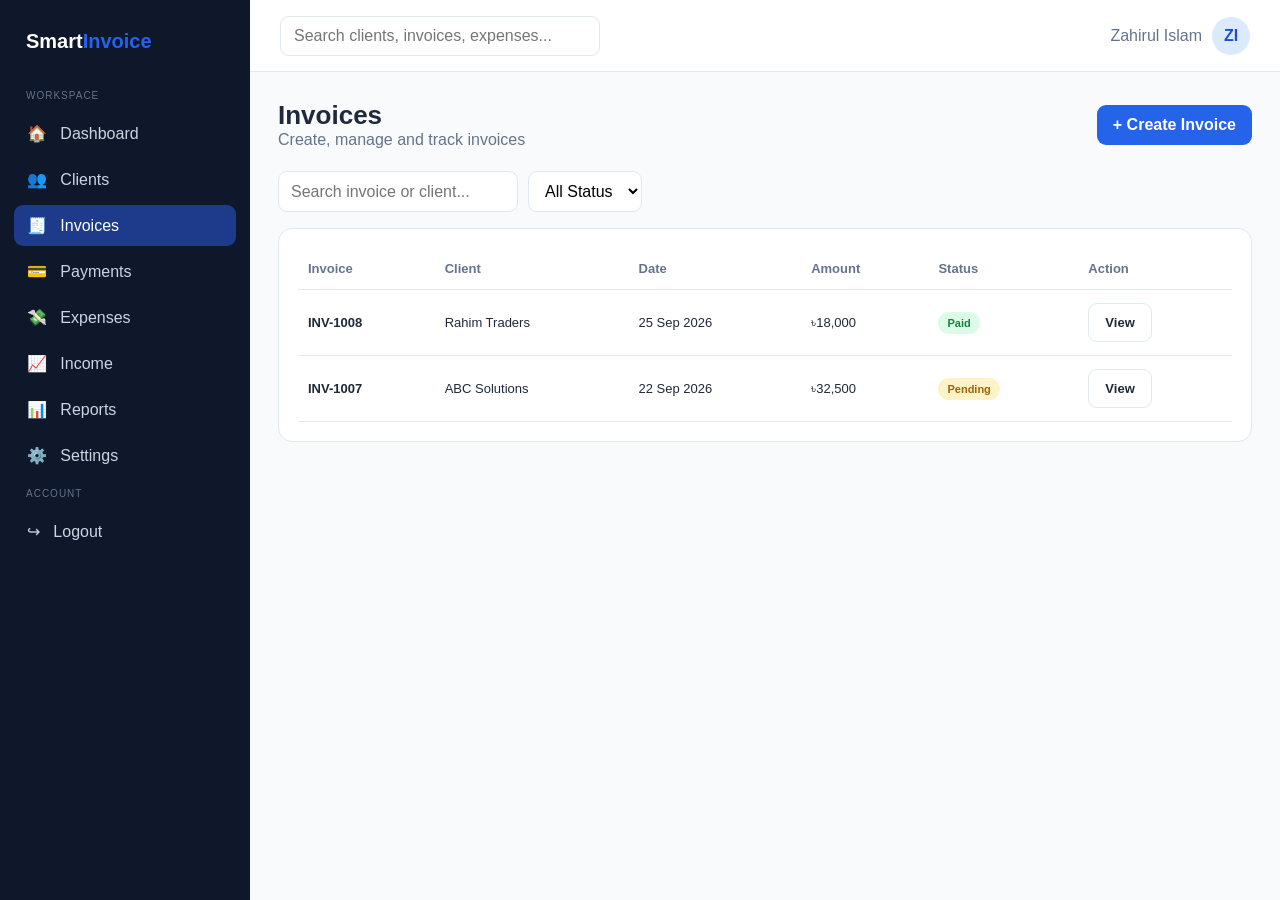
==== pages/invoices.html @ b7dd2380 "Add files via upload" ====
<!DOCTYPE html>
<html lang="en">
<head>
    <meta charset="UTF-8">
    <meta name="viewport" content="width=device-width, initial-scale=1.0">
    <title>Invoices — SmartInvoice</title>

    <link rel="stylesheet" href="../assets/css/style.css">
</head>

<body>
    <div class="app">
        
    <aside class="sidebar" id="sidebar">
        <div class="sidebar-logo">
            Smart<span>Invoice</span>
        </div>

        <div class="nav-title">Workspace</div>

        <nav class="nav">
            <button data-page="dashboard" onclick="location.href='dashboard.html'">🏠 &nbsp; Dashboard</button>
            <button data-page="clients" onclick="location.href='clients.html'">👥 &nbsp; Clients</button>
            <button data-page="invoices" onclick="location.href='invoices.html'">🧾 &nbsp; Invoices</button>
            <button data-page="payments" onclick="location.href='payments.html'">💳 &nbsp; Payments</button>
            <button data-page="expenses" onclick="location.href='expenses.html'">💸 &nbsp; Expenses</button>
            <button data-page="income" onclick="location.href='income.html'">📈 &nbsp; Income</button>
            <button data-page="reports" onclick="location.href='reports.html'">📊 &nbsp; Reports</button>
            <button data-page="settings" onclick="location.href='settings.html'">⚙️ &nbsp; Settings</button>
        </nav>

        <div class="nav-title">Account</div>

        <nav class="nav">
            <button onclick="SmartInvoice.logout()">↪ &nbsp; Logout</button>
        </nav>
    </aside>
    

        <main class="main">
            <header class="topbar">
                <div class="topbar-left">
                    <button
                        class="mobile-menu"
                        onclick="SmartInvoice.toggleSidebar()"
                    >
                        ☰
                    </button>

                    <input
                        class="search"
                        type="search"
                        placeholder="Search clients, invoices, expenses..."
                    >
                </div>

                <div class="profile">
                    <span class="muted">Zahirul Islam</span>

                    <div class="avatar">
                        ZI
                    </div>
                </div>
            </header>

            <div class="content">
                
<div class="titlebar">
    <div>
        <h1>Invoices</h1>
        <div class="muted">Create, manage and track invoices</div>
    </div>

    <button class="btn btn-primary" onclick="SmartInvoice.toast('Create Invoice selected')">
        + Create Invoice
    </button>
</div>

<div class="toolbar">
    <input type="search" placeholder="Search invoice or client...">

    <select>
        <option>All Status</option>
        <option>Paid</option>
        <option>Pending</option>
        <option>Overdue</option>
        <option>Draft</option>
    </select>
</div>

<div class="card table-card">
    <table>
        <thead>
            <tr>
                <th>Invoice</th>
                <th>Client</th>
                <th>Date</th>
                <th>Amount</th>
                <th>Status</th>
                <th>Action</th>
            </tr>
        </thead>

        <tbody>
            <tr>
                <td><b>INV-1008</b></td>
                <td>Rahim Traders</td>
                <td>25 Sep 2026</td>
                <td>৳18,000</td>
                <td><span class="status paid">Paid</span></td>
                <td><button class="btn btn-outline" onclick="SmartInvoice.toast('Invoice opened')">View</button></td>
            </tr>

            <tr>
                <td><b>INV-1007</b></td>
                <td>ABC Solutions</td>
                <td>22 Sep 2026</td>
                <td>৳32,500</td>
                <td><span class="status pending">Pending</span></td>
                <td><button class="btn btn-outline" onclick="SmartInvoice.toast('Invoice opened')">View</button></td>
            </tr>
        </tbody>
    </table>
</div>

            </div>
        </main>
    </div>

    <div id="toast" class="toast"></div>

    <script src="../assets/js/api.js"></script>
    <script src="../assets/js/auth.js"></script>
    <script src="../assets/js/app.js"></script>
</body>
</html>
---- assets/css/style.css ----
:root {
    --primary: #2563eb;
    --dark: #0f172a;
    --background: #f8fafc;
    --card: #ffffff;
    --text: #1e293b;
    --muted: #64748b;
    --border: #e2e8f0;
    --success: #16a34a;
    --warning: #f59e0b;
    --danger: #dc2626;
}

* {
    box-sizing: border-box;
}

body {
    margin: 0;
    font-family: Arial, sans-serif;
    background: var(--background);
    color: var(--text);
}

button,
input,
select,
textarea {
    font: inherit;
}

button {
    cursor: pointer;
}

a {
    color: inherit;
    text-decoration: none;
}

.hidden {
    display: none !important;
}

.btn {
    border: 0;
    border-radius: 9px;
    padding: 11px 16px;
    font-weight: 700;
}

.btn-primary {
    background: var(--primary);
    color: #fff;
}

.btn-secondary {
    background: #eef2ff;
    color: #1d4ed8;
}

.btn-outline {
    background: #fff;
    color: var(--text);
    border: 1px solid var(--border);
}

.full-btn {
    width: 100%;
}

.login-page {
    min-height: 100vh;
    display: grid;
    place-items: center;
    padding: 20px;
    background: linear-gradient(135deg, #eff6ff, #f8fafc);
}

.login-box {
    width: min(430px, 100%);
    background: #fff;
    border: 1px solid var(--border);
    border-radius: 18px;
    padding: 32px;
    box-shadow: 0 20px 60px rgba(15, 23, 42, 0.10);
}

.logo {
    font-size: 25px;
    font-weight: 800;
    margin-bottom: 24px;
}

.logo span,
.sidebar-logo span {
    color: var(--primary);
}

.login-box h1 {
    margin: 0 0 8px;
    font-size: 28px;
}

.subtitle,
.muted {
    color: var(--muted);
}

.subtitle {
    font-size: 14px;
    margin-bottom: 24px;
}

.field {
    margin-bottom: 15px;
}

.field label {
    display: block;
    font-size: 13px;
    font-weight: 700;
    margin-bottom: 7px;
}

.field input,
.field select,
.field textarea {
    width: 100%;
    border: 1px solid var(--border);
    border-radius: 9px;
    padding: 11px 12px;
    background: #fff;
    outline: none;
}

.field input:focus,
.field select:focus,
.field textarea:focus {
    border-color: var(--primary);
}

.switch-text {
    text-align: center;
    color: var(--muted);
    font-size: 13px;
    margin-top: 18px;
}

.link-btn {
    border: 0;
    background: none;
    color: var(--primary);
    font-weight: 700;
    padding: 0;
}

.app {
    min-height: 100vh;
}

.sidebar {
    position: fixed;
    top: 0;
    left: 0;
    bottom: 0;
    width: 250px;
    background: var(--dark);
    color: #fff;
    padding: 22px 14px;
    z-index: 20;
}

.sidebar-logo {
    padding: 8px 12px 25px;
    font-size: 20px;
    font-weight: 800;
}

.nav-title {
    color: #64748b;
    font-size: 10px;
    text-transform: uppercase;
    letter-spacing: 1px;
    padding: 12px;
}

.nav {
    display: grid;
    gap: 5px;
}

.nav button {
    width: 100%;
    border: 0;
    background: transparent;
    color: #cbd5e1;
    text-align: left;
    padding: 11px 13px;
    border-radius: 9px;
}

.nav button:hover,
.nav button.active {
    background: #1e3a8a;
    color: #fff;
}

.main {
    margin-left: 250px;
    min-height: 100vh;
}

.topbar {
    height: 72px;
    background: #fff;
    border-bottom: 1px solid var(--border);
    display: flex;
    align-items: center;
    justify-content: space-between;
    padding: 0 30px;
    position: sticky;
    top: 0;
    z-index: 10;
}

.topbar-left {
    display: flex;
    align-items: center;
    gap: 12px;
}

.search {
    width: 320px;
    border: 1px solid var(--border);
    border-radius: 9px;
    padding: 10px 13px;
}

.profile {
    display: flex;
    align-items: center;
    gap: 10px;
}

.avatar {
    width: 38px;
    height: 38px;
    border-radius: 50%;
    display: grid;
    place-items: center;
    background: #dbeafe;
    color: #1d4ed8;
    font-weight: 800;
}

.content {
    padding: 28px;
    max-width: 1500px;
    margin: auto;
}

.titlebar {
    display: flex;
    justify-content: space-between;
    align-items: center;
    gap: 15px;
    margin-bottom: 22px;
}

.titlebar h1 {
    margin: 0;
    font-size: 26px;
}

.cards {
    display: grid;
    grid-template-columns: repeat(4, 1fr);
    gap: 16px;
}

.card {
    background: #fff;
    border: 1px solid var(--border);
    border-radius: 14px;
    padding: 19px;
}

.metric {
    display: flex;
    justify-content: space-between;
}

.metric h2 {
    margin: 7px 0;
    font-size: 25px;
}

.metric-icon {
    width: 42px;
    height: 42px;
    border-radius: 10px;
    background: #eff6ff;
    color: var(--primary);
    display: grid;
    place-items: center;
    font-weight: 800;
}

.grid-2 {
    display: grid;
    grid-template-columns: 1.4fr 1fr;
    gap: 16px;
    margin-top: 16px;
}

.chart {
    height: 230px;
    display: flex;
    align-items: end;
    gap: 13px;
    padding: 20px 8px 35px;
    border-top: 1px solid var(--border);
}

.bar {
    flex: 1;
    background: #93c5fd;
    border-radius: 7px 7px 2px 2px;
    min-height: 25px;
    position: relative;
}

.bar span {
    position: absolute;
    bottom: -25px;
    left: 50%;
    transform: translateX(-50%);
    font-size: 10px;
    color: var(--muted);
}

.quick-grid {
    display: grid;
    grid-template-columns: repeat(2, 1fr);
    gap: 10px;
}

.quick-card {
    background: #f8fafc;
    border: 1px solid var(--border);
    border-radius: 10px;
    padding: 15px;
}

.table-card {
    overflow-x: auto;
}

table {
    width: 100%;
    border-collapse: collapse;
}

th,
td {
    text-align: left;
    padding: 13px 10px;
    border-bottom: 1px solid var(--border);
    font-size: 13px;
    white-space: nowrap;
}

th {
    color: var(--muted);
    font-weight: 600;
}

.status {
    display: inline-block;
    padding: 5px 9px;
    border-radius: 999px;
    font-size: 11px;
    font-weight: 700;
}

.paid {
    background: #dcfce7;
    color: #15803d;
}

.pending {
    background: #fef3c7;
    color: #a16207;
}

.overdue {
    background: #fee2e2;
    color: #b91c1c;
}

.draft {
    background: #f1f5f9;
    color: #475569;
}

.toolbar {
    display: flex;
    gap: 10px;
    flex-wrap: wrap;
    margin-bottom: 16px;
}

.toolbar input,
.toolbar select {
    border: 1px solid var(--border);
    border-radius: 9px;
    padding: 10px 12px;
    background: #fff;
}

.toolbar input {
    min-width: 240px;
}

.form-grid {
    display: grid;
    grid-template-columns: repeat(2, 1fr);
    gap: 16px;
}

.full {
    grid-column: 1 / -1;
}

.toast {
    position: fixed;
    right: 25px;
    bottom: 25px;
    background: var(--dark);
    color: #fff;
    padding: 12px 17px;
    border-radius: 10px;
    display: none;
    z-index: 100;
}

.toast.show {
    display: block;
}

.mobile-menu {
    display: none;
    border: 0;
    background: none;
    font-size: 23px;
}

@media (max-width: 1000px) {
    .cards {
        grid-template-columns: repeat(2, 1fr);
    }

    .grid-2 {
        grid-template-columns: 1fr;
    }
}

@media (max-width: 720px) {
    .sidebar {
        transform: translateX(-100%);
        transition: 0.2s;
    }

    .sidebar.open {
        transform: translateX(0);
    }

    .main {
        margin-left: 0;
    }

    .mobile-menu {
        display: block;
    }

    .search {
        display: none;
    }

    .topbar {
        padding: 0 15px;
    }

    .content {
        padding: 18px;
    }

    .cards,
    .form-grid {
        grid-template-columns: 1fr;
    }

    .titlebar {
        align-items: flex-start;
        flex-direction: column;
    }
}
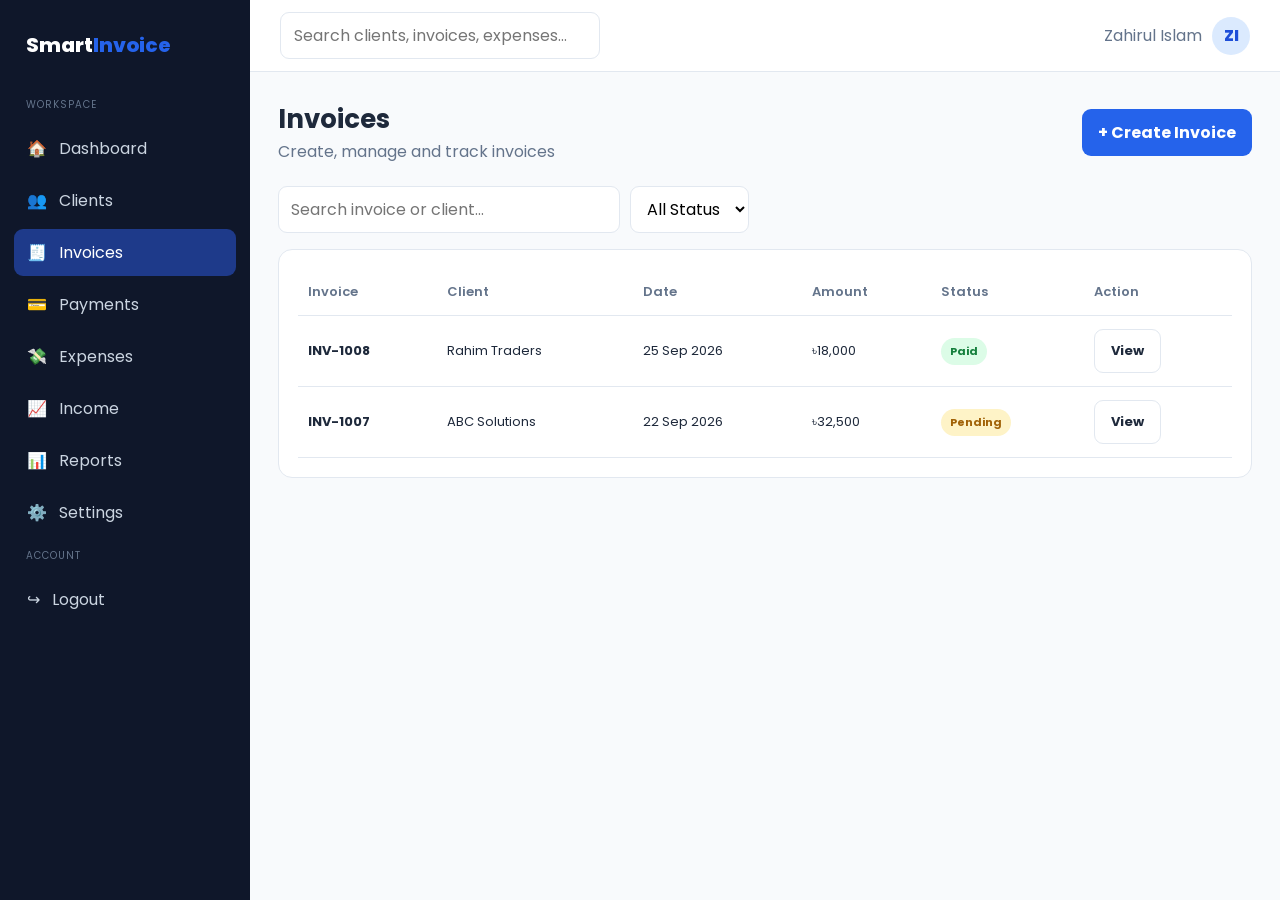
==== commit e5b6301f: "Add files via upload" ====
--- a/pages/invoices.html
+++ b/pages/invoices.html
@@ -71,7 +71,7 @@
         <div class="muted">Create, manage and track invoices</div>
     </div>
 
-    <button class="btn btn-primary" onclick="SmartInvoice.toast('Create Invoice selected')">
+    <button class="btn btn-primary" onclick="location.href='create-invoice.html'">
         + Create Invoice
     </button>
 </div>
--- a/assets/css/style.css
+++ b/assets/css/style.css
@@ -1,3 +1,5 @@
+@import url("https://fonts.googleapis.com/css2?family=Poppins:wght@400;500;600;700;800&display=swap");
+
 
 :root {
     --primary: #2563eb;
@@ -18,7 +20,7 @@
 
 body {
     margin: 0;
-    font-family: Arial, sans-serif;
+    font-family: "Poppins", Arial, sans-serif;
     background: var(--background);
     color: var(--text);
 }
